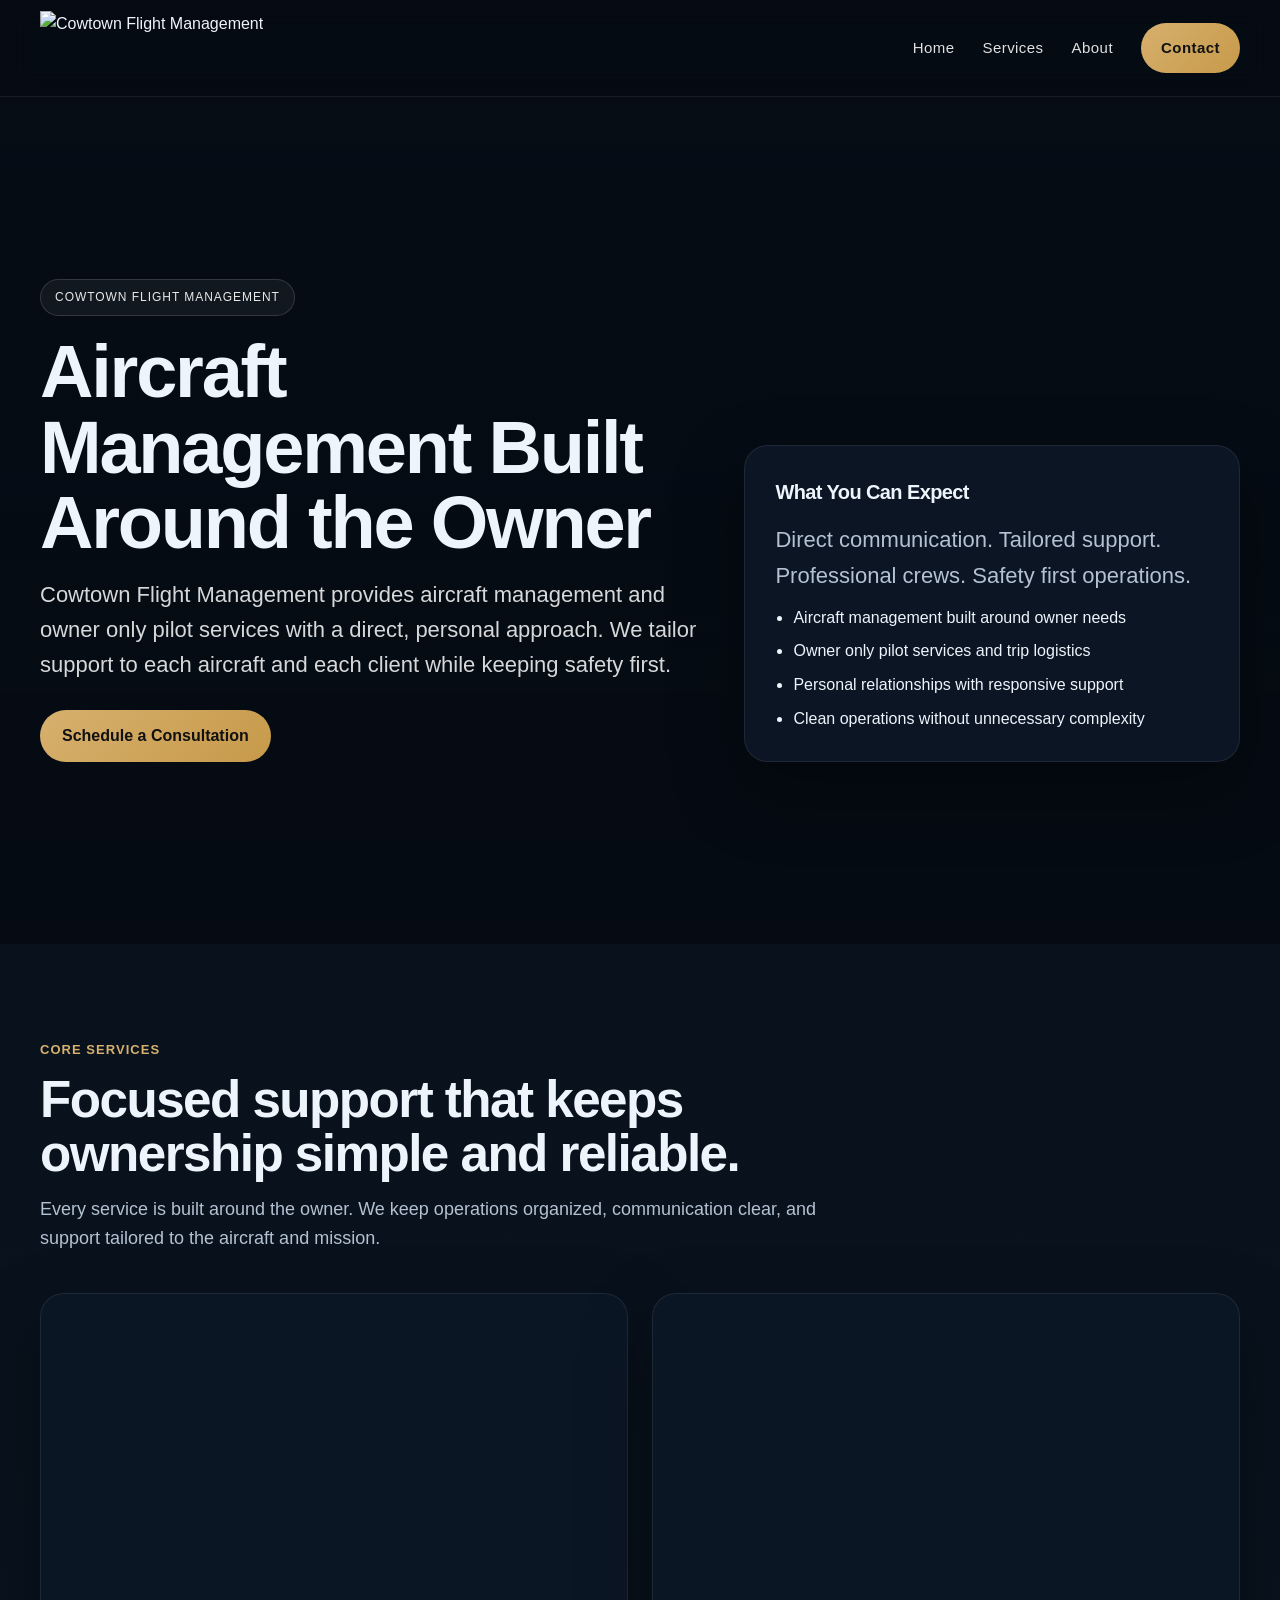
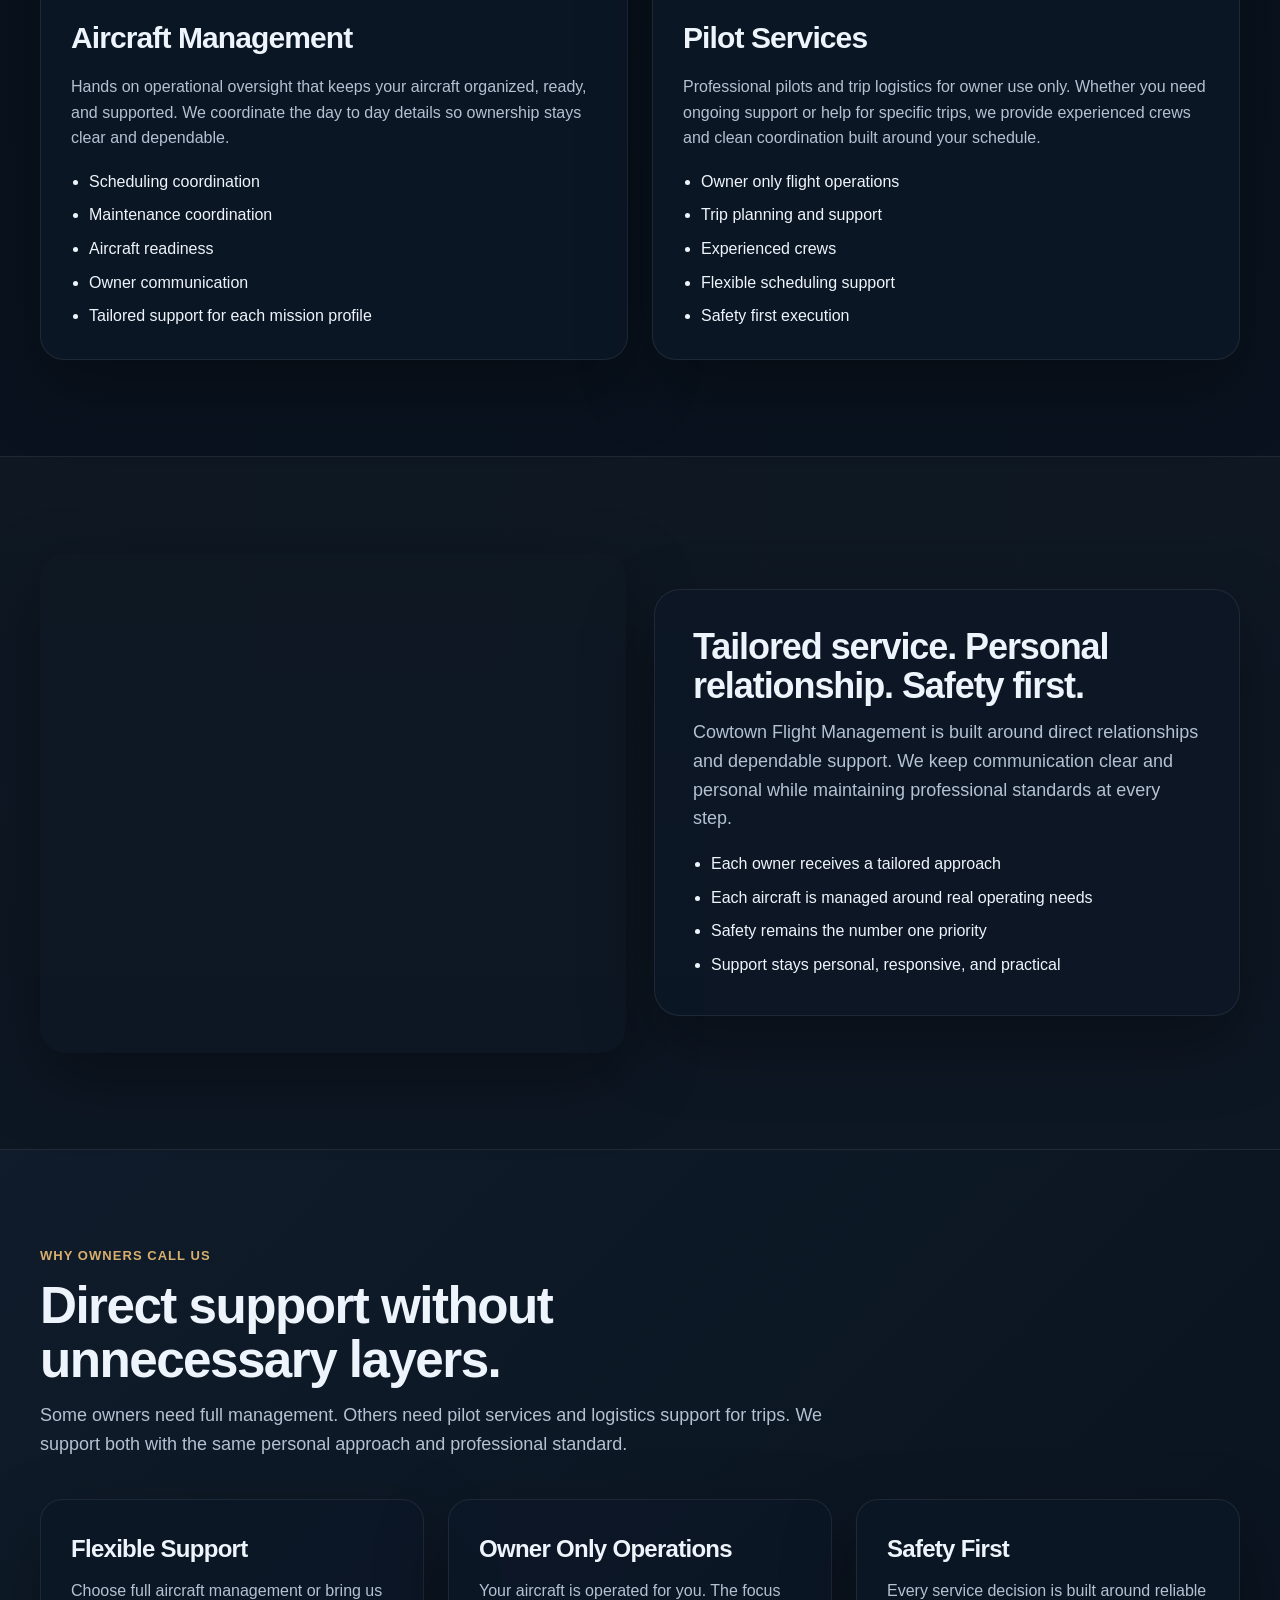
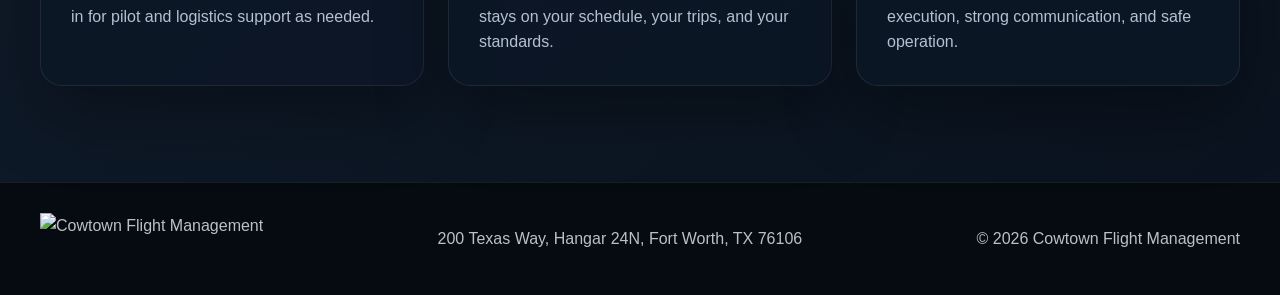
==== index.html @ ceaa1bf1 "Add files via upload" ====
<!DOCTYPE html>
<html lang="en">
<head>
  <meta charset="UTF-8">
  <meta name="viewport" content="width=device-width, initial-scale=1.0">
  <title>Cowtown Flight Management</title>
  <meta name="description" content="Aircraft management and owner only pilot services in Fort Worth, Texas.">
  <link rel="icon" href="favicon.png">
  <link rel="stylesheet" href="styles.css">
</head>
<body>
<header class="site-header">
  <div class="container nav">
    <a class="brand" href="index.html"><img src="images/logo-white.png" alt="Cowtown Flight Management"></a>
    <button class="menu-btn" id="menuBtn" aria-label="Open navigation">☰</button>
    <nav class="nav-links" id="navLinks">
      <a href="index.html">Home</a>
      <a href="services.html">Services</a>
      <a href="about.html">About</a>
      <a href="contact.html" class="nav-cta">Contact</a>
    </nav>
  </div>
</header>
<main>
  <section class="hero">
    <div class="container hero-inner">
      <div>
        <div class="kicker">Cowtown Flight Management</div>
        <h1>Aircraft Management Built Around the Owner</h1>
        <p>Cowtown Flight Management provides aircraft management and owner only pilot services with a direct, personal approach. We tailor support to each aircraft and each client while keeping safety first.</p>
        <div class="hero-actions">
          <a class="btn btn-primary" href="contact.html">Schedule a Consultation</a>
        </div>
      </div>
      <aside class="hero-card">
        <h3>What You Can Expect</h3>
        <p>Direct communication. Tailored support. Professional crews. Safety first operations.</p>
        <ul>
          <li>Aircraft management built around owner needs</li>
          <li>Owner only pilot services and trip logistics</li>
          <li>Personal relationships with responsive support</li>
          <li>Clean operations without unnecessary complexity</li>
        </ul>
      </aside>
    </div>
  </section>

  <section>
    <div class="container">
      <div class="section-head">
        <div class="eyebrow">Core Services</div>
        <h2>Focused support that keeps ownership simple and reliable.</h2>
        <p>Every service is built around the owner. We keep operations organized, communication clear, and support tailored to the aircraft and mission.</p>
      </div>
      <div class="cards-2">
        <article class="card">
          <div class="service-media" style="background-image:url('images/aircraft-management.jpg')"></div>
          <div class="card-body">
            <h3>Aircraft Management</h3>
            <p>Hands on operational oversight that keeps your aircraft organized, ready, and supported. We coordinate the day to day details so ownership stays clear and dependable.</p>
            <ul>
              <li>Scheduling coordination</li>
              <li>Maintenance coordination</li>
              <li>Aircraft readiness</li>
              <li>Owner communication</li>
              <li>Tailored support for each mission profile</li>
            </ul>
          </div>
        </article>
        <article class="card">
          <div class="service-media" style="background-image:url('images/pilot-services.jpg')"></div>
          <div class="card-body">
            <h3>Pilot Services</h3>
            <p>Professional pilots and trip logistics for owner use only. Whether you need ongoing support or help for specific trips, we provide experienced crews and clean coordination built around your schedule.</p>
            <ul>
              <li>Owner only flight operations</li>
              <li>Trip planning and support</li>
              <li>Experienced crews</li>
              <li>Flexible scheduling support</li>
              <li>Safety first execution</li>
            </ul>
          </div>
        </article>
      </div>
    </div>
  </section>

  <section class="band">
    <div class="container split">
      <div class="photo-panel" style="background-image:url('images/home-secondary.jpg'); background-position:center;"></div>
      <div class="text-panel">
        <h3>Tailored service. Personal relationship. Safety first.</h3>
        <p>Cowtown Flight Management is built around direct relationships and dependable support. We keep communication clear and personal while maintaining professional standards at every step.</p>
        <ul>
          <li>Each owner receives a tailored approach</li>
          <li>Each aircraft is managed around real operating needs</li>
          <li>Safety remains the number one priority</li>
          <li>Support stays personal, responsive, and practical</li>
        </ul>
      </div>
    </div>
  </section>

  <section class="info-strip">
    <div class="container">
      <div class="section-head">
        <div class="eyebrow">Why Owners Call Us</div>
        <h2>Direct support without unnecessary layers.</h2>
        <p>Some owners need full management. Others need pilot services and logistics support for trips. We support both with the same personal approach and professional standard.</p>
      </div>
      <div class="info-grid">
        <div class="info-box">
          <h3>Flexible Support</h3>
          <p>Choose full aircraft management or bring us in for pilot and logistics support as needed.</p>
        </div>
        <div class="info-box">
          <h3>Owner Only Operations</h3>
          <p>Your aircraft is operated for you. The focus stays on your schedule, your trips, and your standards.</p>
        </div>
        <div class="info-box">
          <h3>Safety First</h3>
          <p>Every service decision is built around reliable execution, strong communication, and safe operation.</p>
        </div>
      </div>
    </div>
  </section>
</main>
<footer class="footer">
  <div class="container footer-row">
    <img src="images/logo-white.png" alt="Cowtown Flight Management">
    <div>200 Texas Way, Hangar 24N, Fort Worth, TX 76106</div>
    <div>© 2026 Cowtown Flight Management</div>
  </div>
</footer>
<script src="script.js"></script>
</body></html>
---- styles.css ----
:root {
  --bg: #08111d;
  --surface: #0d1726;
  --surface-2: #122033;
  --line: rgba(255,255,255,0.08);
  --line-strong: rgba(255,255,255,0.14);
  --text: #eef4fb;
  --muted: #b4c1d1;
  --gold: #c79a4a;
  --gold-soft: #d7b06e;
  --blue: #1170df;
  --white: #ffffff;
  --max: 1200px;
  --radius: 24px;
  --shadow: 0 28px 70px rgba(0,0,0,0.35);
}
* { box-sizing: border-box; }
html { scroll-behavior: smooth; }
body {
  margin: 0;
  font-family: Arial, Helvetica, sans-serif;
  background: linear-gradient(180deg, #07101a 0%, #0b1522 100%);
  color: var(--text);
  line-height: 1.6;
}
a { color: inherit; text-decoration: none; }
img { max-width: 100%; display: block; }
.container { width: min(100% - 40px, var(--max)); margin: 0 auto; }
.site-header {
  position: sticky;
  top: 0;
  z-index: 50;
  background: rgba(6, 11, 18, 0.88);
  backdrop-filter: blur(14px);
  border-bottom: 1px solid var(--line);
}
.nav {
  min-height: 96px;
  display: flex;
  align-items: center;
  justify-content: space-between;
  gap: 20px;
}
.brand img {
  height: 74px;
  width: auto;
}
.nav-links {
  display: flex;
  align-items: center;
  gap: 28px;
  color: rgba(255,255,255,0.88);
  font-size: 15px;
  letter-spacing: 0.03em;
}
.nav-links a:hover { color: #fff; }
.nav-cta {
  padding: 13px 20px;
  border-radius: 999px;
  background: linear-gradient(135deg, var(--gold-soft), var(--gold));
  color: #111;
  font-weight: 700;
}
.menu-btn {
  display: none;
  font-size: 28px;
  color: #fff;
  background: transparent;
  border: 0;
}
.hero {
  min-height: 86vh;
  display: flex;
  align-items: center;
  background:
    linear-gradient(rgba(4,9,16,0.58), rgba(4,9,16,0.80)),
    url('images/home-hero.jpg') center/cover no-repeat;
}
.hero-inner {
  display: grid;
  grid-template-columns: 1.15fr 0.85fr;
  gap: 34px;
  align-items: end;
  padding: 86px 0;
}
.kicker {
  display: inline-block;
  padding: 8px 14px;
  border-radius: 999px;
  border: 1px solid rgba(255,255,255,0.14);
  background: rgba(255,255,255,0.05);
  color: rgba(255,255,255,0.9);
  font-size: 12px;
  text-transform: uppercase;
  letter-spacing: 0.08em;
  margin-bottom: 18px;
}
h1, h2, h3 { letter-spacing: -0.03em; }
.hero h1, .page-hero h1 {
  margin: 0 0 16px;
  font-size: clamp(42px, 6vw, 74px);
  line-height: 1.02;
}
.hero p, .page-hero p {
  margin: 0;
  max-width: 720px;
  font-size: clamp(18px, 2vw, 22px);
  color: rgba(255,255,255,0.84);
}
.hero-actions {
  margin-top: 28px;
  display: flex;
  gap: 14px;
  flex-wrap: wrap;
}
.btn {
  display: inline-flex;
  align-items: center;
  justify-content: center;
  min-height: 52px;
  padding: 0 22px;
  border-radius: 999px;
  font-weight: 700;
}
.btn-primary { background: linear-gradient(135deg, var(--gold-soft), var(--gold)); color: #111; }
.btn-secondary { background: rgba(255,255,255,0.08); border: 1px solid var(--line-strong); color: #fff; }
.hero-card, .card, .text-panel, .contact-card, .form-card, .info-box, .thank-you-card {
  background: rgba(13,23,38,0.92);
  border: 1px solid var(--line);
  box-shadow: var(--shadow);
}
.hero-card {
  padding: 30px;
  border-radius: 24px;
}
.hero-card h3 { margin: 0 0 14px; font-size: 20px; }
.hero-card p { margin: 0 0 12px; color: var(--muted); }
.hero-card ul, .card ul, .text-panel ul { margin: 0; padding-left: 18px; }
section { padding: 96px 0; }
.section-head { max-width: 800px; margin-bottom: 40px; }
.section-head .eyebrow {
  color: var(--gold-soft);
  text-transform: uppercase;
  font-size: 13px;
  letter-spacing: 0.08em;
  font-weight: 700;
  margin-bottom: 12px;
}
.section-head h2 {
  margin: 0 0 14px;
  font-size: clamp(32px, 4vw, 52px);
  line-height: 1.06;
}
.section-head p { margin: 0; color: var(--muted); font-size: 18px; }
.cards-2, .contact-grid, .image-grid, .info-grid { display: grid; gap: 24px; }
.cards-2 { grid-template-columns: repeat(2, 1fr); }
.card {
  overflow: hidden;
  border-radius: var(--radius);
}
.card-body { padding: 30px; }
.card h3 { margin: 0 0 12px; font-size: 30px; }
.card p { margin: 0 0 18px; color: var(--muted); }
.card li + li, .hero-card li + li, .text-panel li + li { margin-top: 8px; }
.service-media {
  height: 290px;
  background-size: cover;
  background-position: center;
}
.band {
  background: linear-gradient(180deg, rgba(255,255,255,0.02), rgba(255,255,255,0.01));
  border-top: 1px solid var(--line);
  border-bottom: 1px solid var(--line);
}
.split {
  display: grid;
  grid-template-columns: 1fr 1fr;
  gap: 28px;
  align-items: center;
}
.photo-panel {
  min-height: 500px;
  border-radius: 26px;
  background-size: cover;
  background-position: center;
  box-shadow: var(--shadow);
  overflow: hidden;
}
.text-panel {
  padding: 38px;
  border-radius: 26px;
}
.text-panel h3 { margin: 0 0 12px; font-size: 36px; line-height: 1.08; }
.text-panel p { margin: 0 0 18px; color: var(--muted); font-size: 18px; }
.info-strip {
  background: linear-gradient(135deg, rgba(16,28,43,0.98), rgba(10,19,31,0.98));
}
.info-grid { grid-template-columns: repeat(3, 1fr); }
.info-box {
  padding: 30px;
  border-radius: 22px;
}
.info-box h3 { margin: 0 0 10px; font-size: 24px; }
.info-box p { margin: 0; color: var(--muted); }
.page-hero {
  position: relative;
  padding: 110px 0 82px;
  background:
    linear-gradient(rgba(6,12,20,0.62), rgba(6,12,20,0.80)),
    url('images/services-hero.jpg') center/cover no-repeat;
}
.page-hero.about-bg {
  background:
    linear-gradient(rgba(6,12,20,0.60), rgba(6,12,20,0.82)),
    url('images/about-hero.jpg') center/cover no-repeat;
}
.page-hero.contact-bg {
  background:
    linear-gradient(rgba(6,12,20,0.62), rgba(6,12,20,0.82)),
    url('images/contact-hero.jpg') center/cover no-repeat;
}
.image-grid { grid-template-columns: repeat(3, 1fr); }
.image-grid img {
  width: 100%;
  height: 280px;
  object-fit: cover;
  border-radius: 22px;
  box-shadow: var(--shadow);
}
.contact-grid { grid-template-columns: 0.92fr 1.08fr; }
.contact-card, .form-card {
  border-radius: 26px;
  overflow: hidden;
}
.contact-card {
  min-height: 560px;
  padding: 34px;
  display: flex;
  flex-direction: column;
  justify-content: end;
  background:
    linear-gradient(rgba(6,12,20,0.52), rgba(6,12,20,0.82)),
    url('images/contact-hero.jpg') center/cover no-repeat;
}
.contact-card h3 { margin: 0 0 18px; font-size: 36px; line-height: 1.08; }
.contact-list { display: grid; gap: 14px; }
.contact-item {
  padding: 16px 18px;
  border-radius: 16px;
  background: rgba(255,255,255,0.06);
  border: 1px solid rgba(255,255,255,0.12);
}
.contact-item strong {
  display: block;
  margin-bottom: 6px;
  text-transform: uppercase;
  letter-spacing: 0.08em;
  font-size: 13px;
}
.form-card { padding: 32px; }
.form-card h3 { margin: 0 0 10px; font-size: 34px; }
.form-card p { margin: 0 0 18px; color: var(--muted); }
.form-grid {
  display: grid;
  grid-template-columns: 1fr 1fr;
  gap: 16px;
}
.field { display: grid; gap: 8px; }
.field.full { grid-column: 1 / -1; }
label { font-size: 14px; font-weight: 700; }
input, textarea {
  width: 100%;
  padding: 14px 16px;
  border-radius: 14px;
  border: 1px solid rgba(255,255,255,0.12);
  background: rgba(255,255,255,0.04);
  color: var(--text);
  font: inherit;
}
textarea { min-height: 150px; resize: vertical; }
input::placeholder, textarea::placeholder { color: #8fa0b5; }
.hidden-field { display:none; }
.footer {
  background: #060b12;
  color: rgba(255,255,255,0.74);
  padding: 30px 0;
  border-top: 1px solid var(--line);
}
.footer-row {
  display: flex;
  align-items: center;
  justify-content: space-between;
  gap: 22px;
  flex-wrap: wrap;
}
.footer img { height: 52px; width: auto; }
.thank-you {
  min-height: 100vh;
  display: flex;
  align-items: center;
  justify-content: center;
  text-align: center;
  background:
    linear-gradient(rgba(6,12,20,0.46), rgba(6,12,20,0.66)),
    url('images/thank-you-bg.jpg') center/cover no-repeat;
}
.thank-you-card {
  width: min(100% - 40px, 720px);
  padding: 50px 38px;
  border-radius: 30px;
}
.thank-you h1 { margin: 0 0 14px; font-size: clamp(38px, 6vw, 64px); }
.thank-you p { margin: 0 0 24px; color: rgba(255,255,255,0.86); font-size: 19px; }
@media (max-width: 980px) {
  .hero-inner, .cards-2, .split, .contact-grid, .info-grid, .image-grid { grid-template-columns: 1fr; }
  .hero { min-height: auto; }
}
@media (max-width: 760px) {
  .nav { min-height: 86px; }
  .brand img { height: 56px; }
  .nav-links {
    display: none;
    position: absolute;
    top: 86px;
    left: 20px;
    right: 20px;
    padding: 18px;
    border-radius: 20px;
    background: rgba(7,12,20,0.98);
    border: 1px solid var(--line);
    flex-direction: column;
    align-items: flex-start;
  }
  .nav-links.open { display: flex; }
  .menu-btn { display: block; }
  .form-grid { grid-template-columns: 1fr; }
  .hero-inner { padding: 68px 0; }
  section { padding: 76px 0; }
  .contact-card, .form-card, .text-panel, .hero-card { padding: 24px; }
  .page-hero { padding: 92px 0 68px; }
}
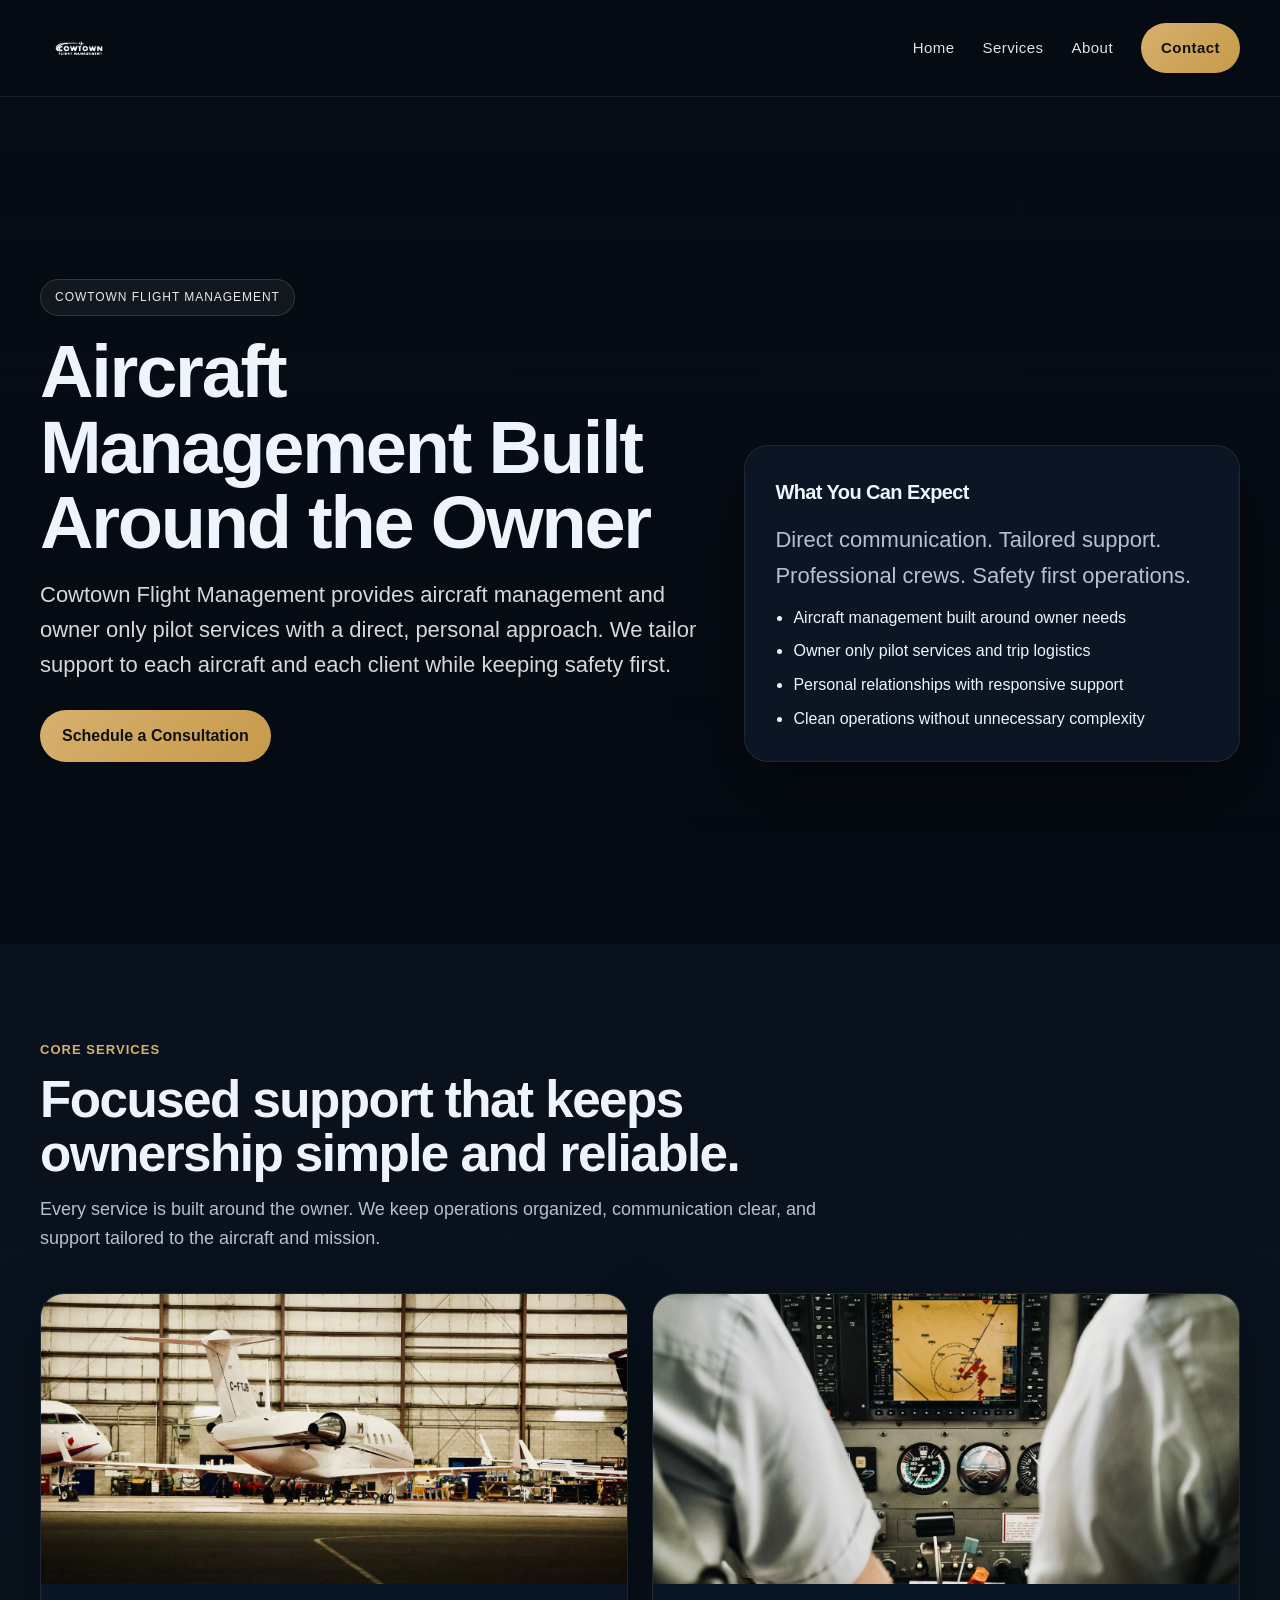
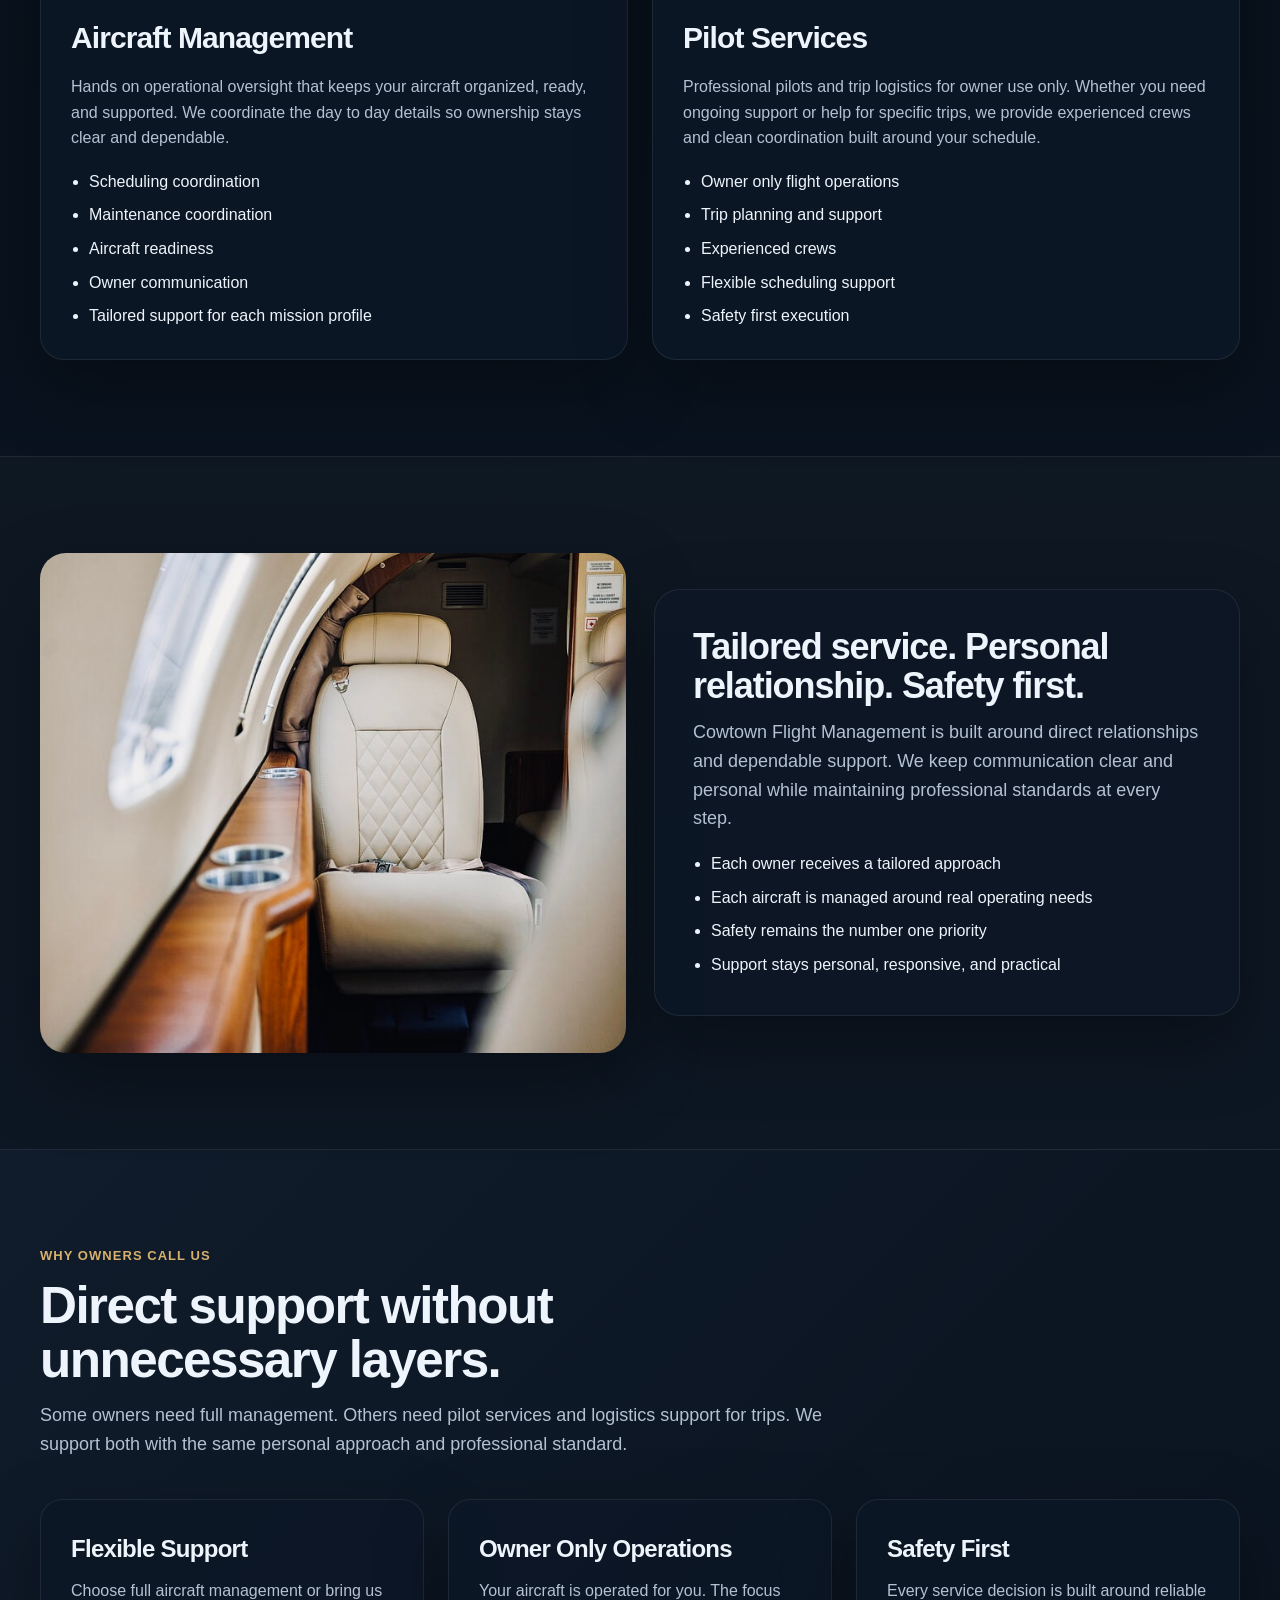
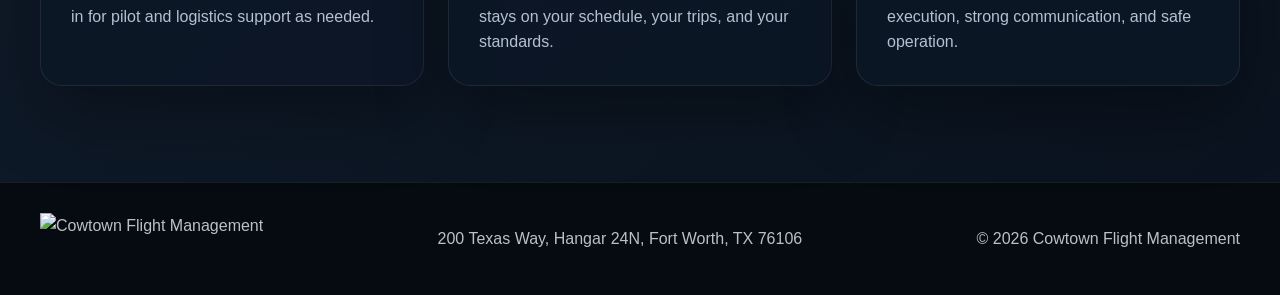
==== commit 0a092ec8: "Update index.html" ====
--- a/index.html
+++ b/index.html
@@ -11,7 +11,7 @@
 <body>
 <header class="site-header">
   <div class="container nav">
-    <a class="brand" href="index.html"><img src="images/logo-white.png" alt="Cowtown Flight Management"></a>
+    <a class="brand" href="index.html"><img src="logo-white.png" alt="Cowtown Flight Management"></a>
     <button class="menu-btn" id="menuBtn" aria-label="Open navigation">☰</button>
     <nav class="nav-links" id="navLinks">
       <a href="index.html">Home</a>
@@ -54,7 +54,7 @@
       </div>
       <div class="cards-2">
         <article class="card">
-          <div class="service-media" style="background-image:url('images/aircraft-management.jpg')"></div>
+          <div class="service-media" style="background-image:url('aircraft-management.jpg')"></div>
           <div class="card-body">
             <h3>Aircraft Management</h3>
             <p>Hands on operational oversight that keeps your aircraft organized, ready, and supported. We coordinate the day to day details so ownership stays clear and dependable.</p>
@@ -68,7 +68,7 @@
           </div>
         </article>
         <article class="card">
-          <div class="service-media" style="background-image:url('images/pilot-services.jpg')"></div>
+          <div class="service-media" style="background-image:url('pilot-services.jpg')"></div>
           <div class="card-body">
             <h3>Pilot Services</h3>
             <p>Professional pilots and trip logistics for owner use only. Whether you need ongoing support or help for specific trips, we provide experienced crews and clean coordination built around your schedule.</p>
@@ -87,7 +87,7 @@
 
   <section class="band">
     <div class="container split">
-      <div class="photo-panel" style="background-image:url('images/home-secondary.jpg'); background-position:center;"></div>
+      <div class="photo-panel" style="background-image:url('home-secondary.jpg'); background-position:center;"></div>
       <div class="text-panel">
         <h3>Tailored service. Personal relationship. Safety first.</h3>
         <p>Cowtown Flight Management is built around direct relationships and dependable support. We keep communication clear and personal while maintaining professional standards at every step.</p>
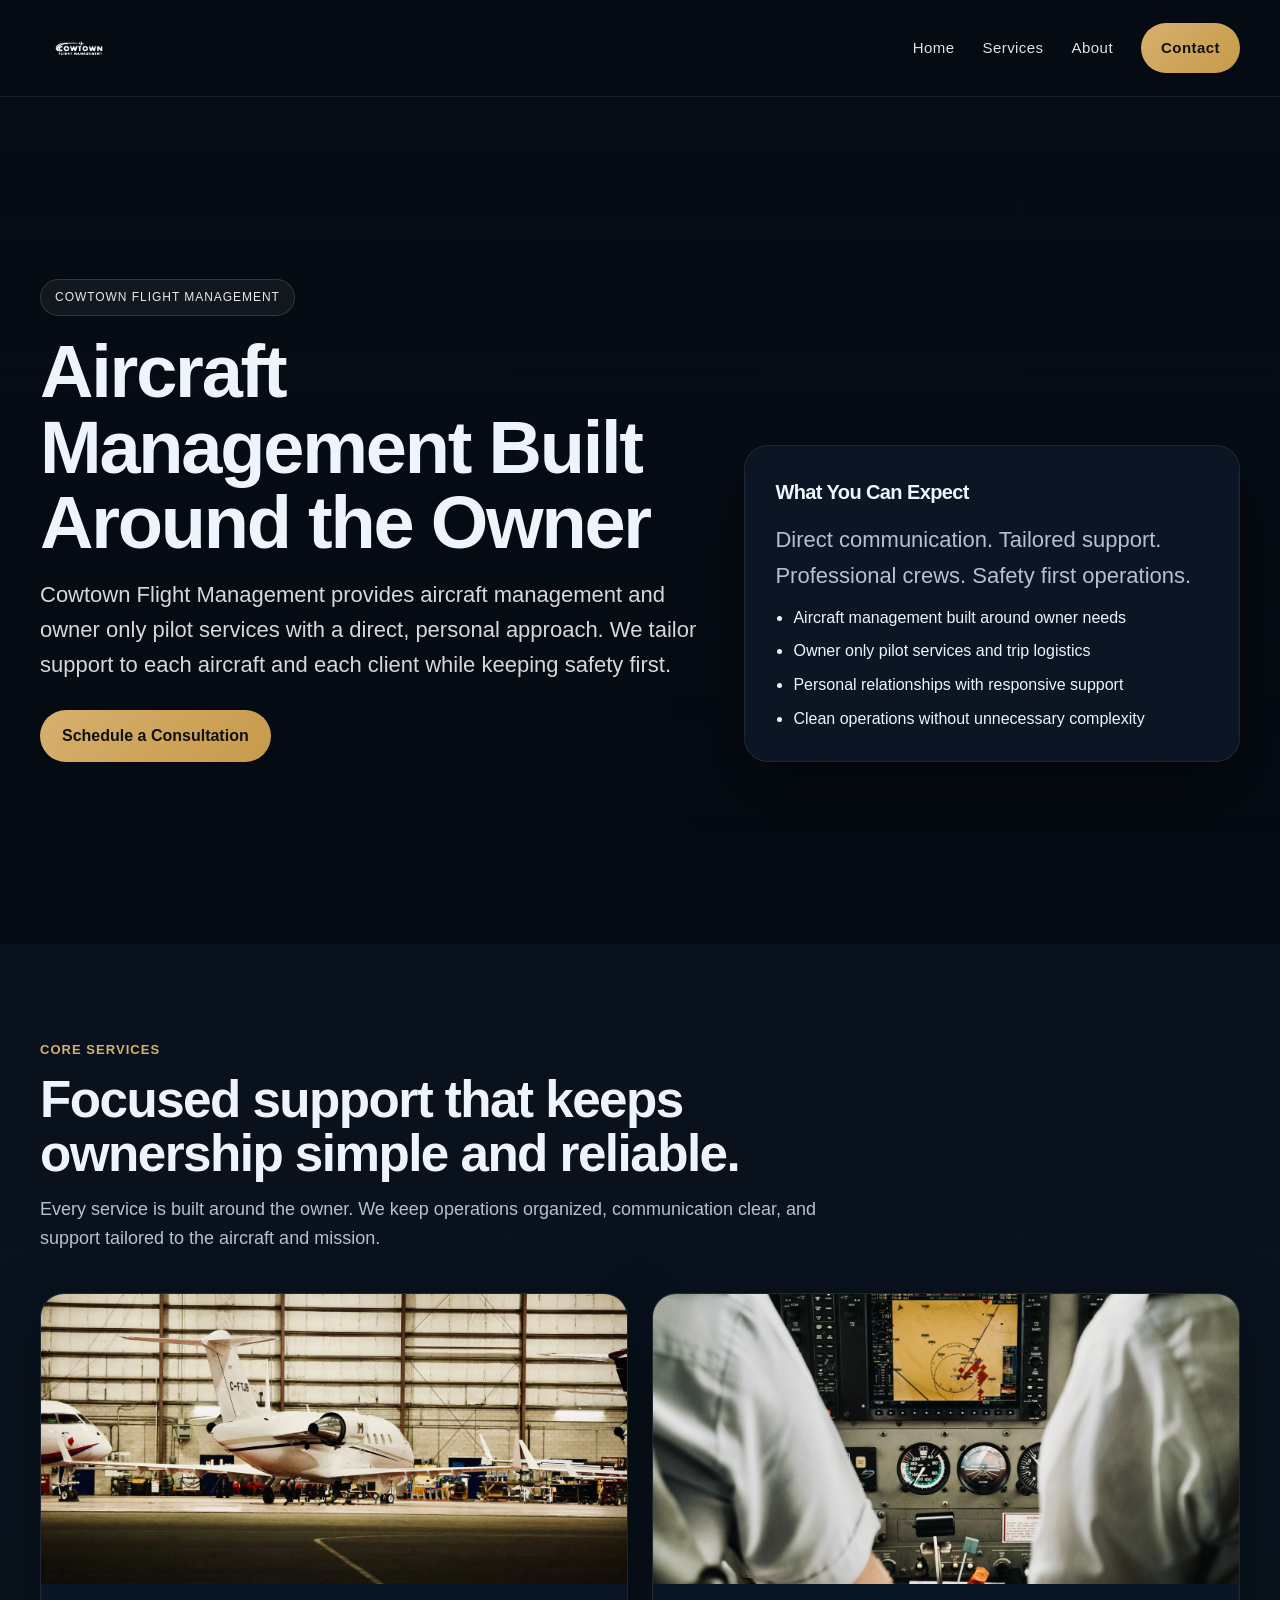
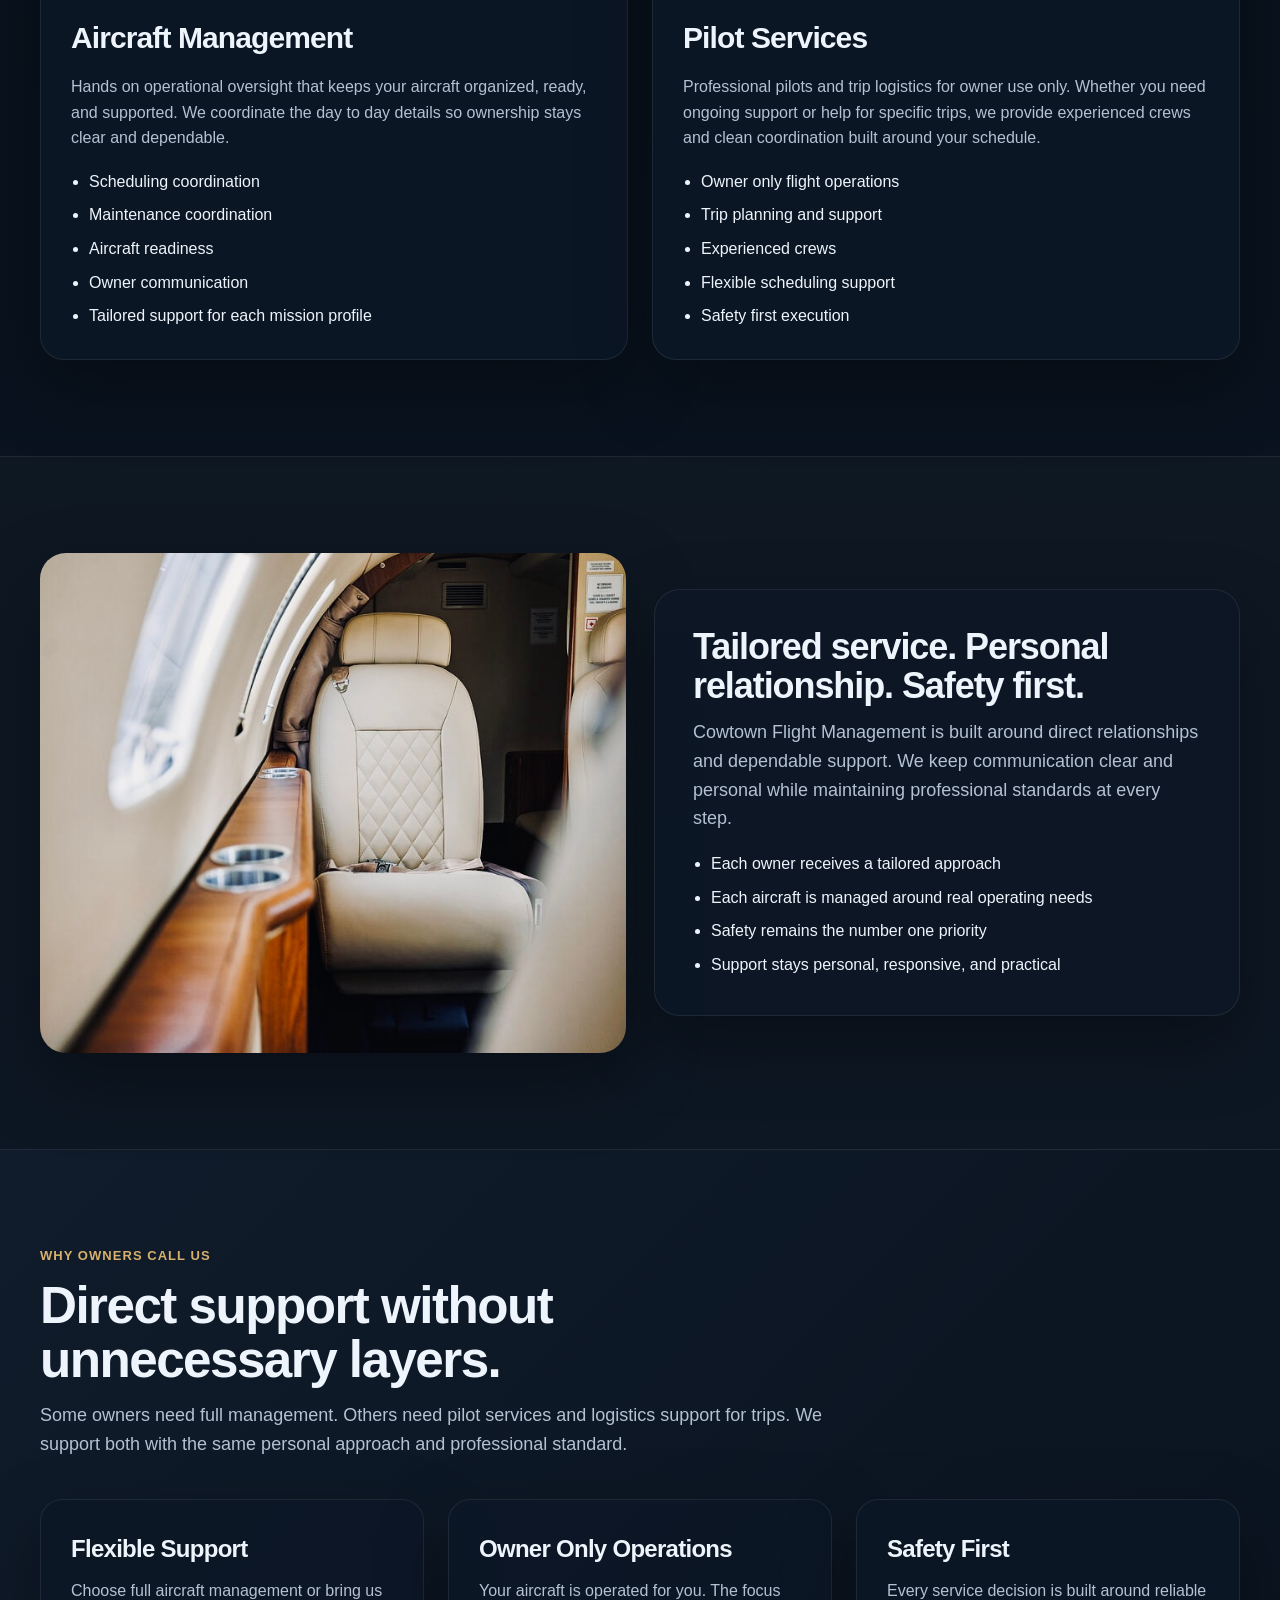
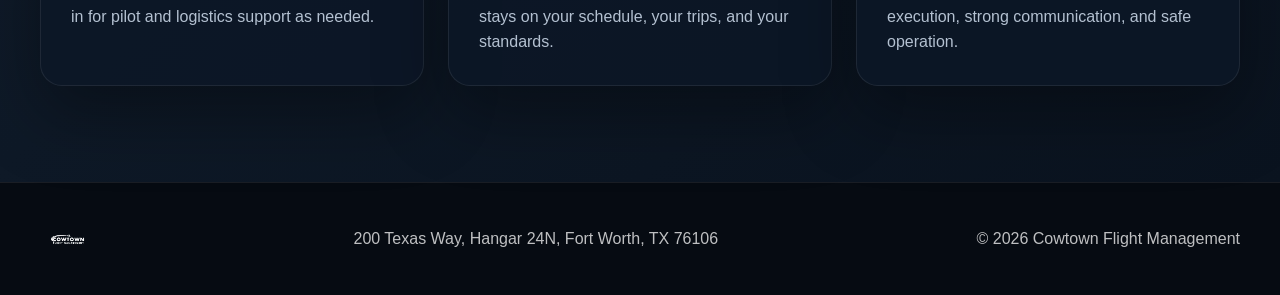
==== commit 03978022: "Update index.html" ====
--- a/index.html
+++ b/index.html
@@ -127,7 +127,7 @@
 </main>
 <footer class="footer">
   <div class="container footer-row">
-    <img src="images/logo-white.png" alt="Cowtown Flight Management">
+    <img src="logo-white.png" alt="Cowtown Flight Management">
     <div>200 Texas Way, Hangar 24N, Fort Worth, TX 76106</div>
     <div>© 2026 Cowtown Flight Management</div>
   </div>
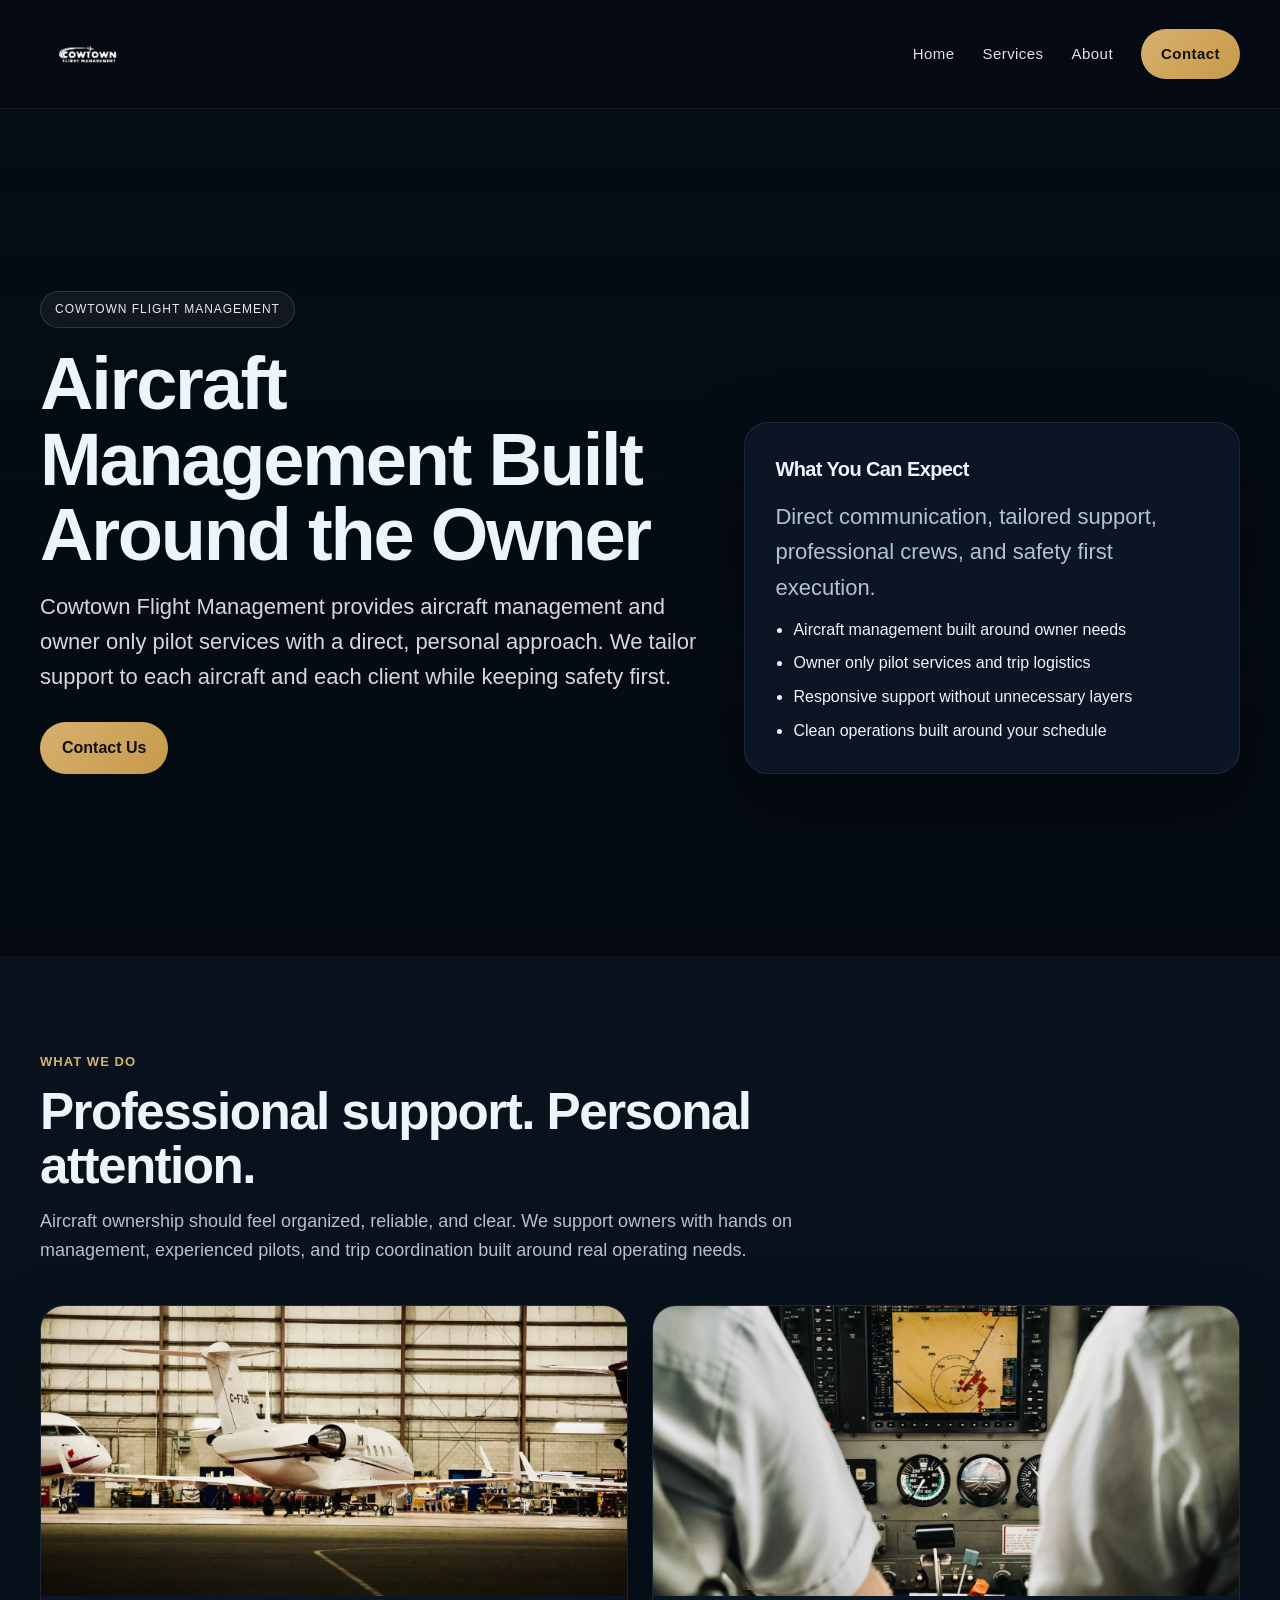
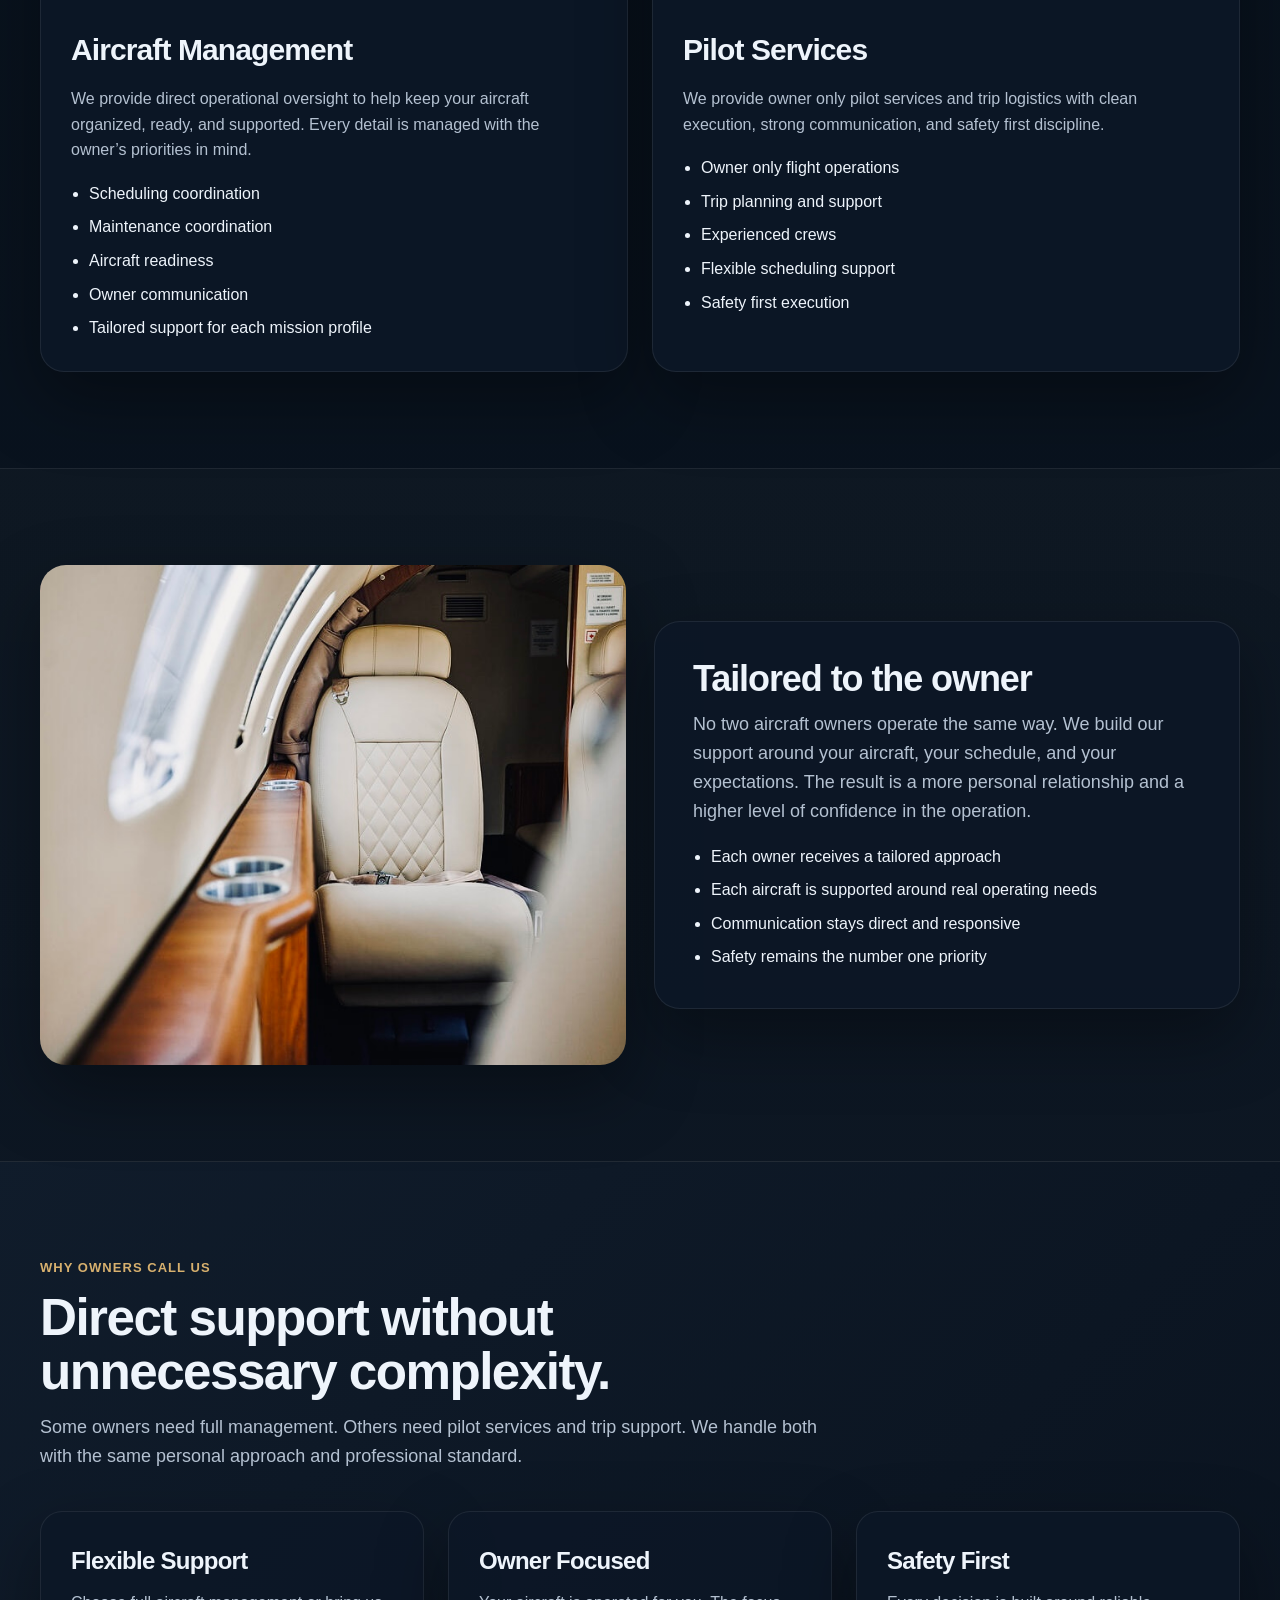
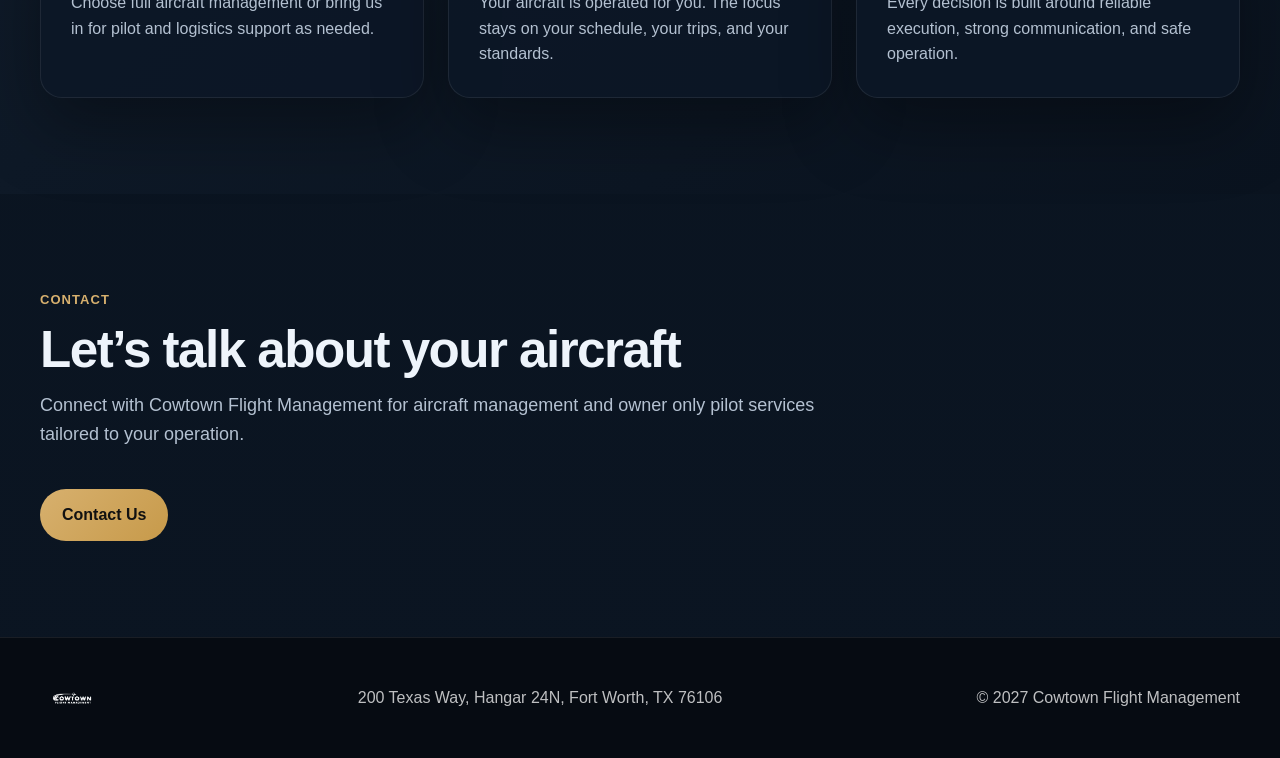
==== commit 9185abac: "Update index.html" ====
--- a/index.html
+++ b/index.html
@@ -21,6 +21,7 @@
     </nav>
   </div>
 </header>
+
 <main>
   <section class="hero">
     <div class="container hero-inner">
@@ -29,17 +30,18 @@
         <h1>Aircraft Management Built Around the Owner</h1>
         <p>Cowtown Flight Management provides aircraft management and owner only pilot services with a direct, personal approach. We tailor support to each aircraft and each client while keeping safety first.</p>
         <div class="hero-actions">
-          <a class="btn btn-primary" href="contact.html">Schedule a Consultation</a>
+          <a class="btn btn-primary" href="contact.html">Contact Us</a>
         </div>
       </div>
+
       <aside class="hero-card">
         <h3>What You Can Expect</h3>
-        <p>Direct communication. Tailored support. Professional crews. Safety first operations.</p>
+        <p>Direct communication, tailored support, professional crews, and safety first execution.</p>
         <ul>
           <li>Aircraft management built around owner needs</li>
           <li>Owner only pilot services and trip logistics</li>
-          <li>Personal relationships with responsive support</li>
-          <li>Clean operations without unnecessary complexity</li>
+          <li>Responsive support without unnecessary layers</li>
+          <li>Clean operations built around your schedule</li>
         </ul>
       </aside>
     </div>
@@ -48,16 +50,17 @@
   <section>
     <div class="container">
       <div class="section-head">
-        <div class="eyebrow">Core Services</div>
-        <h2>Focused support that keeps ownership simple and reliable.</h2>
-        <p>Every service is built around the owner. We keep operations organized, communication clear, and support tailored to the aircraft and mission.</p>
+        <div class="eyebrow">What We Do</div>
+        <h2>Professional support. Personal attention.</h2>
+        <p>Aircraft ownership should feel organized, reliable, and clear. We support owners with hands on management, experienced pilots, and trip coordination built around real operating needs.</p>
       </div>
+
       <div class="cards-2">
         <article class="card">
           <div class="service-media" style="background-image:url('aircraft-management.jpg')"></div>
           <div class="card-body">
             <h3>Aircraft Management</h3>
-            <p>Hands on operational oversight that keeps your aircraft organized, ready, and supported. We coordinate the day to day details so ownership stays clear and dependable.</p>
+            <p>We provide direct operational oversight to help keep your aircraft organized, ready, and supported. Every detail is managed with the owner’s priorities in mind.</p>
             <ul>
               <li>Scheduling coordination</li>
               <li>Maintenance coordination</li>
@@ -67,11 +70,12 @@
             </ul>
           </div>
         </article>
+
         <article class="card">
           <div class="service-media" style="background-image:url('pilot-services.jpg')"></div>
           <div class="card-body">
             <h3>Pilot Services</h3>
-            <p>Professional pilots and trip logistics for owner use only. Whether you need ongoing support or help for specific trips, we provide experienced crews and clean coordination built around your schedule.</p>
+            <p>We provide owner only pilot services and trip logistics with clean execution, strong communication, and safety first discipline.</p>
             <ul>
               <li>Owner only flight operations</li>
               <li>Trip planning and support</li>
@@ -88,14 +92,15 @@
   <section class="band">
     <div class="container split">
       <div class="photo-panel" style="background-image:url('home-secondary.jpg'); background-position:center;"></div>
+
       <div class="text-panel">
-        <h3>Tailored service. Personal relationship. Safety first.</h3>
-        <p>Cowtown Flight Management is built around direct relationships and dependable support. We keep communication clear and personal while maintaining professional standards at every step.</p>
+        <h3>Tailored to the owner</h3>
+        <p>No two aircraft owners operate the same way. We build our support around your aircraft, your schedule, and your expectations. The result is a more personal relationship and a higher level of confidence in the operation.</p>
         <ul>
           <li>Each owner receives a tailored approach</li>
-          <li>Each aircraft is managed around real operating needs</li>
+          <li>Each aircraft is supported around real operating needs</li>
+          <li>Communication stays direct and responsive</li>
           <li>Safety remains the number one priority</li>
-          <li>Support stays personal, responsive, and practical</li>
         </ul>
       </div>
     </div>
@@ -105,32 +110,52 @@
     <div class="container">
       <div class="section-head">
         <div class="eyebrow">Why Owners Call Us</div>
-        <h2>Direct support without unnecessary layers.</h2>
-        <p>Some owners need full management. Others need pilot services and logistics support for trips. We support both with the same personal approach and professional standard.</p>
+        <h2>Direct support without unnecessary complexity.</h2>
+        <p>Some owners need full management. Others need pilot services and trip support. We handle both with the same personal approach and professional standard.</p>
       </div>
+
       <div class="info-grid">
         <div class="info-box">
           <h3>Flexible Support</h3>
           <p>Choose full aircraft management or bring us in for pilot and logistics support as needed.</p>
         </div>
+
         <div class="info-box">
-          <h3>Owner Only Operations</h3>
+          <h3>Owner Focused</h3>
           <p>Your aircraft is operated for you. The focus stays on your schedule, your trips, and your standards.</p>
         </div>
+
         <div class="info-box">
           <h3>Safety First</h3>
-          <p>Every service decision is built around reliable execution, strong communication, and safe operation.</p>
+          <p>Every decision is built around reliable execution, strong communication, and safe operation.</p>
         </div>
       </div>
     </div>
   </section>
+
+  <section>
+    <div class="container">
+      <div class="section-head">
+        <div class="eyebrow">Contact</div>
+        <h2>Let’s talk about your aircraft</h2>
+        <p>Connect with Cowtown Flight Management for aircraft management and owner only pilot services tailored to your operation.</p>
+      </div>
+
+      <div class="hero-actions">
+        <a class="btn btn-primary" href="contact.html">Contact Us</a>
+      </div>
+    </div>
+  </section>
 </main>
+
 <footer class="footer">
   <div class="container footer-row">
     <img src="logo-white.png" alt="Cowtown Flight Management">
     <div>200 Texas Way, Hangar 24N, Fort Worth, TX 76106</div>
-    <div>© 2026 Cowtown Flight Management</div>
+    <div>© 2027 Cowtown Flight Management</div>
   </div>
 </footer>
+
 <script src="script.js"></script>
-</body></html>+</body>
+</html>
--- a/styles.css
+++ b/styles.css
@@ -1,10 +1,9 @@
-
 :root {
   --bg: #08111d;
-  --surface: #0d1726;
-  --surface-2: #122033;
-  --line: rgba(255,255,255,0.08);
-  --line-strong: rgba(255,255,255,0.14);
+  --surface: rgba(13, 23, 38, 0.94);
+  --surface-2: rgba(18, 32, 51, 0.92);
+  --line: rgba(255, 255, 255, 0.08);
+  --line-strong: rgba(255, 255, 255, 0.14);
   --text: #eef4fb;
   --muted: #b4c1d1;
   --gold: #c79a4a;
@@ -13,10 +12,17 @@
   --white: #ffffff;
   --max: 1200px;
   --radius: 24px;
-  --shadow: 0 28px 70px rgba(0,0,0,0.35);
-}
-* { box-sizing: border-box; }
-html { scroll-behavior: smooth; }
+  --shadow: 0 28px 70px rgba(0, 0, 0, 0.35);
+}
+
+* {
+  box-sizing: border-box;
+}
+
+html {
+  scroll-behavior: smooth;
+}
+
 body {
   margin: 0;
   font-family: Arial, Helvetica, sans-serif;
@@ -24,59 +30,82 @@
   color: var(--text);
   line-height: 1.6;
 }
-a { color: inherit; text-decoration: none; }
-img { max-width: 100%; display: block; }
-.container { width: min(100% - 40px, var(--max)); margin: 0 auto; }
+
+a {
+  color: inherit;
+  text-decoration: none;
+}
+
+img {
+  max-width: 100%;
+  display: block;
+}
+
+.container {
+  width: min(100% - 40px, var(--max));
+  margin: 0 auto;
+}
+
 .site-header {
   position: sticky;
   top: 0;
   z-index: 50;
-  background: rgba(6, 11, 18, 0.88);
+  background: rgba(6, 11, 18, 0.9);
   backdrop-filter: blur(14px);
   border-bottom: 1px solid var(--line);
 }
+
 .nav {
-  min-height: 96px;
+  min-height: 108px;
   display: flex;
   align-items: center;
   justify-content: space-between;
   gap: 20px;
 }
+
 .brand img {
-  height: 74px;
+  height: 90px;
   width: auto;
 }
+
 .nav-links {
   display: flex;
   align-items: center;
   gap: 28px;
-  color: rgba(255,255,255,0.88);
+  color: rgba(255, 255, 255, 0.88);
   font-size: 15px;
   letter-spacing: 0.03em;
 }
-.nav-links a:hover { color: #fff; }
+
+.nav-links a:hover {
+  color: #ffffff;
+}
+
 .nav-cta {
   padding: 13px 20px;
   border-radius: 999px;
   background: linear-gradient(135deg, var(--gold-soft), var(--gold));
-  color: #111;
+  color: #111111;
   font-weight: 700;
 }
+
 .menu-btn {
   display: none;
   font-size: 28px;
-  color: #fff;
+  color: #ffffff;
   background: transparent;
   border: 0;
 }
+
 .hero {
   min-height: 86vh;
   display: flex;
   align-items: center;
   background:
-    linear-gradient(rgba(4,9,16,0.58), rgba(4,9,16,0.80)),
-    url('images/home-hero.jpg') center/cover no-repeat;
-}
+    linear-gradient(rgba(4, 9, 16, 0.58), rgba(4, 9, 16, 0.8)),
+    url('home-hero.jpg') center center / cover no-repeat;
+}
+
 .hero-inner {
   display: grid;
   grid-template-columns: 1.15fr 0.85fr;
@@ -84,36 +113,48 @@
   align-items: end;
   padding: 86px 0;
 }
+
 .kicker {
   display: inline-block;
   padding: 8px 14px;
   border-radius: 999px;
-  border: 1px solid rgba(255,255,255,0.14);
-  background: rgba(255,255,255,0.05);
-  color: rgba(255,255,255,0.9);
+  border: 1px solid rgba(255, 255, 255, 0.14);
+  background: rgba(255, 255, 255, 0.05);
+  color: rgba(255, 255, 255, 0.9);
   font-size: 12px;
   text-transform: uppercase;
   letter-spacing: 0.08em;
   margin-bottom: 18px;
 }
-h1, h2, h3 { letter-spacing: -0.03em; }
-.hero h1, .page-hero h1 {
+
+h1,
+h2,
+h3 {
+  letter-spacing: -0.03em;
+}
+
+.hero h1,
+.page-hero h1 {
   margin: 0 0 16px;
   font-size: clamp(42px, 6vw, 74px);
   line-height: 1.02;
 }
-.hero p, .page-hero p {
+
+.hero p,
+.page-hero p {
   margin: 0;
   max-width: 720px;
   font-size: clamp(18px, 2vw, 22px);
-  color: rgba(255,255,255,0.84);
-}
+  color: rgba(255, 255, 255, 0.84);
+}
+
 .hero-actions {
   margin-top: 28px;
   display: flex;
   gap: 14px;
   flex-wrap: wrap;
 }
+
 .btn {
   display: inline-flex;
   align-items: center;
@@ -123,22 +164,61 @@
   border-radius: 999px;
   font-weight: 700;
 }
-.btn-primary { background: linear-gradient(135deg, var(--gold-soft), var(--gold)); color: #111; }
-.btn-secondary { background: rgba(255,255,255,0.08); border: 1px solid var(--line-strong); color: #fff; }
-.hero-card, .card, .text-panel, .contact-card, .form-card, .info-box, .thank-you-card {
-  background: rgba(13,23,38,0.92);
+
+.btn-primary {
+  background: linear-gradient(135deg, var(--gold-soft), var(--gold));
+  color: #111111;
+}
+
+.btn-secondary {
+  background: rgba(255, 255, 255, 0.08);
+  border: 1px solid var(--line-strong);
+  color: #ffffff;
+}
+
+.hero-card,
+.card,
+.text-panel,
+.contact-card,
+.form-card,
+.info-box,
+.thank-you-card {
+  background: rgba(13, 23, 38, 0.92);
   border: 1px solid var(--line);
   box-shadow: var(--shadow);
 }
+
 .hero-card {
   padding: 30px;
   border-radius: 24px;
 }
-.hero-card h3 { margin: 0 0 14px; font-size: 20px; }
-.hero-card p { margin: 0 0 12px; color: var(--muted); }
-.hero-card ul, .card ul, .text-panel ul { margin: 0; padding-left: 18px; }
-section { padding: 96px 0; }
-.section-head { max-width: 800px; margin-bottom: 40px; }
+
+.hero-card h3 {
+  margin: 0 0 14px;
+  font-size: 20px;
+}
+
+.hero-card p {
+  margin: 0 0 12px;
+  color: var(--muted);
+}
+
+.hero-card ul,
+.card ul,
+.text-panel ul {
+  margin: 0;
+  padding-left: 18px;
+}
+
+section {
+  padding: 96px 0;
+}
+
+.section-head {
+  max-width: 800px;
+  margin-bottom: 40px;
+}
+
 .section-head .eyebrow {
   color: var(--gold-soft);
   text-transform: uppercase;
@@ -147,38 +227,75 @@
   font-weight: 700;
   margin-bottom: 12px;
 }
+
 .section-head h2 {
   margin: 0 0 14px;
   font-size: clamp(32px, 4vw, 52px);
   line-height: 1.06;
 }
-.section-head p { margin: 0; color: var(--muted); font-size: 18px; }
-.cards-2, .contact-grid, .image-grid, .info-grid { display: grid; gap: 24px; }
-.cards-2 { grid-template-columns: repeat(2, 1fr); }
+
+.section-head p {
+  margin: 0;
+  color: var(--muted);
+  font-size: 18px;
+}
+
+.cards-2,
+.contact-grid,
+.image-grid,
+.info-grid {
+  display: grid;
+  gap: 24px;
+}
+
+.cards-2 {
+  grid-template-columns: repeat(2, 1fr);
+}
+
 .card {
   overflow: hidden;
   border-radius: var(--radius);
 }
-.card-body { padding: 30px; }
-.card h3 { margin: 0 0 12px; font-size: 30px; }
-.card p { margin: 0 0 18px; color: var(--muted); }
-.card li + li, .hero-card li + li, .text-panel li + li { margin-top: 8px; }
+
+.card-body {
+  padding: 30px;
+}
+
+.card h3 {
+  margin: 0 0 12px;
+  font-size: 30px;
+}
+
+.card p {
+  margin: 0 0 18px;
+  color: var(--muted);
+}
+
+.card li + li,
+.hero-card li + li,
+.text-panel li + li {
+  margin-top: 8px;
+}
+
 .service-media {
   height: 290px;
   background-size: cover;
   background-position: center;
 }
+
 .band {
-  background: linear-gradient(180deg, rgba(255,255,255,0.02), rgba(255,255,255,0.01));
+  background: linear-gradient(180deg, rgba(255, 255, 255, 0.02), rgba(255, 255, 255, 0.01));
   border-top: 1px solid var(--line);
   border-bottom: 1px solid var(--line);
 }
+
 .split {
   display: grid;
   grid-template-columns: 1fr 1fr;
   gap: 28px;
   align-items: center;
 }
+
 .photo-panel {
   min-height: 500px;
   border-radius: 26px;
@@ -187,40 +304,71 @@
   box-shadow: var(--shadow);
   overflow: hidden;
 }
+
 .text-panel {
   padding: 38px;
   border-radius: 26px;
 }
-.text-panel h3 { margin: 0 0 12px; font-size: 36px; line-height: 1.08; }
-.text-panel p { margin: 0 0 18px; color: var(--muted); font-size: 18px; }
+
+.text-panel h3 {
+  margin: 0 0 12px;
+  font-size: 36px;
+  line-height: 1.08;
+}
+
+.text-panel p {
+  margin: 0 0 18px;
+  color: var(--muted);
+  font-size: 18px;
+}
+
 .info-strip {
-  background: linear-gradient(135deg, rgba(16,28,43,0.98), rgba(10,19,31,0.98));
-}
-.info-grid { grid-template-columns: repeat(3, 1fr); }
+  background: linear-gradient(135deg, rgba(16, 28, 43, 0.98), rgba(10, 19, 31, 0.98));
+}
+
+.info-grid {
+  grid-template-columns: repeat(3, 1fr);
+}
+
 .info-box {
   padding: 30px;
   border-radius: 22px;
 }
-.info-box h3 { margin: 0 0 10px; font-size: 24px; }
-.info-box p { margin: 0; color: var(--muted); }
+
+.info-box h3 {
+  margin: 0 0 10px;
+  font-size: 24px;
+}
+
+.info-box p {
+  margin: 0;
+  color: var(--muted);
+}
+
 .page-hero {
   position: relative;
   padding: 110px 0 82px;
   background:
-    linear-gradient(rgba(6,12,20,0.62), rgba(6,12,20,0.80)),
-    url('images/services-hero.jpg') center/cover no-repeat;
-}
+    linear-gradient(rgba(6, 12, 20, 0.62), rgba(6, 12, 20, 0.8)),
+    url('services-hero.jpg') center center / cover no-repeat;
+}
+
 .page-hero.about-bg {
   background:
-    linear-gradient(rgba(6,12,20,0.60), rgba(6,12,20,0.82)),
-    url('images/about-hero.jpg') center/cover no-repeat;
-}
+    linear-gradient(rgba(6, 12, 20, 0.6), rgba(6, 12, 20, 0.82)),
+    url('home-secondary.jpg') center center / cover no-repeat;
+}
+
 .page-hero.contact-bg {
   background:
-    linear-gradient(rgba(6,12,20,0.62), rgba(6,12,20,0.82)),
-    url('images/contact-hero.jpg') center/cover no-repeat;
-}
-.image-grid { grid-template-columns: repeat(3, 1fr); }
+    linear-gradient(rgba(6, 12, 20, 0.62), rgba(6, 12, 20, 0.82)),
+    url('contact-hero.jpg') center center / cover no-repeat;
+}
+
+.image-grid {
+  grid-template-columns: repeat(3, 1fr);
+}
+
 .image-grid img {
   width: 100%;
   height: 280px;
@@ -228,11 +376,17 @@
   border-radius: 22px;
   box-shadow: var(--shadow);
 }
-.contact-grid { grid-template-columns: 0.92fr 1.08fr; }
-.contact-card, .form-card {
+
+.contact-grid {
+  grid-template-columns: 0.92fr 1.08fr;
+}
+
+.contact-card,
+.form-card {
   border-radius: 26px;
   overflow: hidden;
 }
+
 .contact-card {
   min-height: 560px;
   padding: 34px;
@@ -240,17 +394,28 @@
   flex-direction: column;
   justify-content: end;
   background:
-    linear-gradient(rgba(6,12,20,0.52), rgba(6,12,20,0.82)),
-    url('images/contact-hero.jpg') center/cover no-repeat;
-}
-.contact-card h3 { margin: 0 0 18px; font-size: 36px; line-height: 1.08; }
-.contact-list { display: grid; gap: 14px; }
+    linear-gradient(rgba(6, 12, 20, 0.52), rgba(6, 12, 20, 0.82)),
+    url('contact-hero.jpg') center center / cover no-repeat;
+}
+
+.contact-card h3 {
+  margin: 0 0 18px;
+  font-size: 36px;
+  line-height: 1.08;
+}
+
+.contact-list {
+  display: grid;
+  gap: 14px;
+}
+
 .contact-item {
   padding: 16px 18px;
   border-radius: 16px;
-  background: rgba(255,255,255,0.06);
-  border: 1px solid rgba(255,255,255,0.12);
-}
+  background: rgba(255, 255, 255, 0.06);
+  border: 1px solid rgba(255, 255, 255, 0.12);
+}
+
 .contact-item strong {
   display: block;
   margin-bottom: 6px;
@@ -258,35 +423,73 @@
   letter-spacing: 0.08em;
   font-size: 13px;
 }
-.form-card { padding: 32px; }
-.form-card h3 { margin: 0 0 10px; font-size: 34px; }
-.form-card p { margin: 0 0 18px; color: var(--muted); }
+
+.form-card {
+  padding: 32px;
+}
+
+.form-card h3 {
+  margin: 0 0 10px;
+  font-size: 34px;
+}
+
+.form-card p {
+  margin: 0 0 18px;
+  color: var(--muted);
+}
+
 .form-grid {
   display: grid;
   grid-template-columns: 1fr 1fr;
   gap: 16px;
 }
-.field { display: grid; gap: 8px; }
-.field.full { grid-column: 1 / -1; }
-label { font-size: 14px; font-weight: 700; }
-input, textarea {
+
+.field {
+  display: grid;
+  gap: 8px;
+}
+
+.field.full {
+  grid-column: 1 / -1;
+}
+
+label {
+  font-size: 14px;
+  font-weight: 700;
+}
+
+input,
+textarea {
   width: 100%;
   padding: 14px 16px;
   border-radius: 14px;
-  border: 1px solid rgba(255,255,255,0.12);
-  background: rgba(255,255,255,0.04);
+  border: 1px solid rgba(255, 255, 255, 0.12);
+  background: rgba(255, 255, 255, 0.04);
   color: var(--text);
   font: inherit;
 }
-textarea { min-height: 150px; resize: vertical; }
-input::placeholder, textarea::placeholder { color: #8fa0b5; }
-.hidden-field { display:none; }
+
+textarea {
+  min-height: 150px;
+  resize: vertical;
+}
+
+input::placeholder,
+textarea::placeholder {
+  color: #8fa0b5;
+}
+
+.hidden-field {
+  display: none;
+}
+
 .footer {
   background: #060b12;
-  color: rgba(255,255,255,0.74);
+  color: rgba(255, 255, 255, 0.74);
   padding: 30px 0;
   border-top: 1px solid var(--line);
 }
+
 .footer-row {
   display: flex;
   align-items: center;
@@ -294,7 +497,12 @@
   gap: 22px;
   flex-wrap: wrap;
 }
-.footer img { height: 52px; width: auto; }
+
+.footer img {
+  height: 60px;
+  width: auto;
+}
+
 .thank-you {
   min-height: 100vh;
   display: flex;
@@ -302,41 +510,100 @@
   justify-content: center;
   text-align: center;
   background:
-    linear-gradient(rgba(6,12,20,0.46), rgba(6,12,20,0.66)),
-    url('images/thank-you-bg.jpg') center/cover no-repeat;
-}
+    linear-gradient(rgba(6, 12, 20, 0.46), rgba(6, 12, 20, 0.66)),
+    url('thank-you-bg.jpg') center center / cover no-repeat;
+}
+
 .thank-you-card {
   width: min(100% - 40px, 720px);
   padding: 50px 38px;
   border-radius: 30px;
 }
-.thank-you h1 { margin: 0 0 14px; font-size: clamp(38px, 6vw, 64px); }
-.thank-you p { margin: 0 0 24px; color: rgba(255,255,255,0.86); font-size: 19px; }
+
+.thank-you h1 {
+  margin: 0 0 14px;
+  font-size: clamp(38px, 6vw, 64px);
+}
+
+.thank-you p {
+  margin: 0 0 24px;
+  color: rgba(255, 255, 255, 0.86);
+  font-size: 19px;
+}
+
+.thank-you-logo {
+  height: 70px;
+  width: auto;
+  margin: 0 auto 24px;
+  display: block;
+}
+
 @media (max-width: 980px) {
-  .hero-inner, .cards-2, .split, .contact-grid, .info-grid, .image-grid { grid-template-columns: 1fr; }
-  .hero { min-height: auto; }
-}
+  .hero-inner,
+  .cards-2,
+  .split,
+  .contact-grid,
+  .info-grid,
+  .image-grid {
+    grid-template-columns: 1fr;
+  }
+
+  .hero {
+    min-height: auto;
+  }
+}
+
 @media (max-width: 760px) {
-  .nav { min-height: 86px; }
-  .brand img { height: 56px; }
+  .nav {
+    min-height: 96px;
+  }
+
+  .brand img {
+    height: 68px;
+  }
+
   .nav-links {
     display: none;
     position: absolute;
-    top: 86px;
+    top: 96px;
     left: 20px;
     right: 20px;
     padding: 18px;
     border-radius: 20px;
-    background: rgba(7,12,20,0.98);
+    background: rgba(7, 12, 20, 0.98);
     border: 1px solid var(--line);
     flex-direction: column;
     align-items: flex-start;
   }
-  .nav-links.open { display: flex; }
-  .menu-btn { display: block; }
-  .form-grid { grid-template-columns: 1fr; }
-  .hero-inner { padding: 68px 0; }
-  section { padding: 76px 0; }
-  .contact-card, .form-card, .text-panel, .hero-card { padding: 24px; }
-  .page-hero { padding: 92px 0 68px; }
-}
+
+  .nav-links.open {
+    display: flex;
+  }
+
+  .menu-btn {
+    display: block;
+  }
+
+  .form-grid {
+    grid-template-columns: 1fr;
+  }
+
+  .hero-inner {
+    padding: 68px 0;
+  }
+
+  section {
+    padding: 76px 0;
+  }
+
+  .contact-card,
+  .form-card,
+  .text-panel,
+  .hero-card {
+    padding: 24px;
+  }
+
+  .page-hero {
+    padding: 92px 0 68px;
+  }
+}
